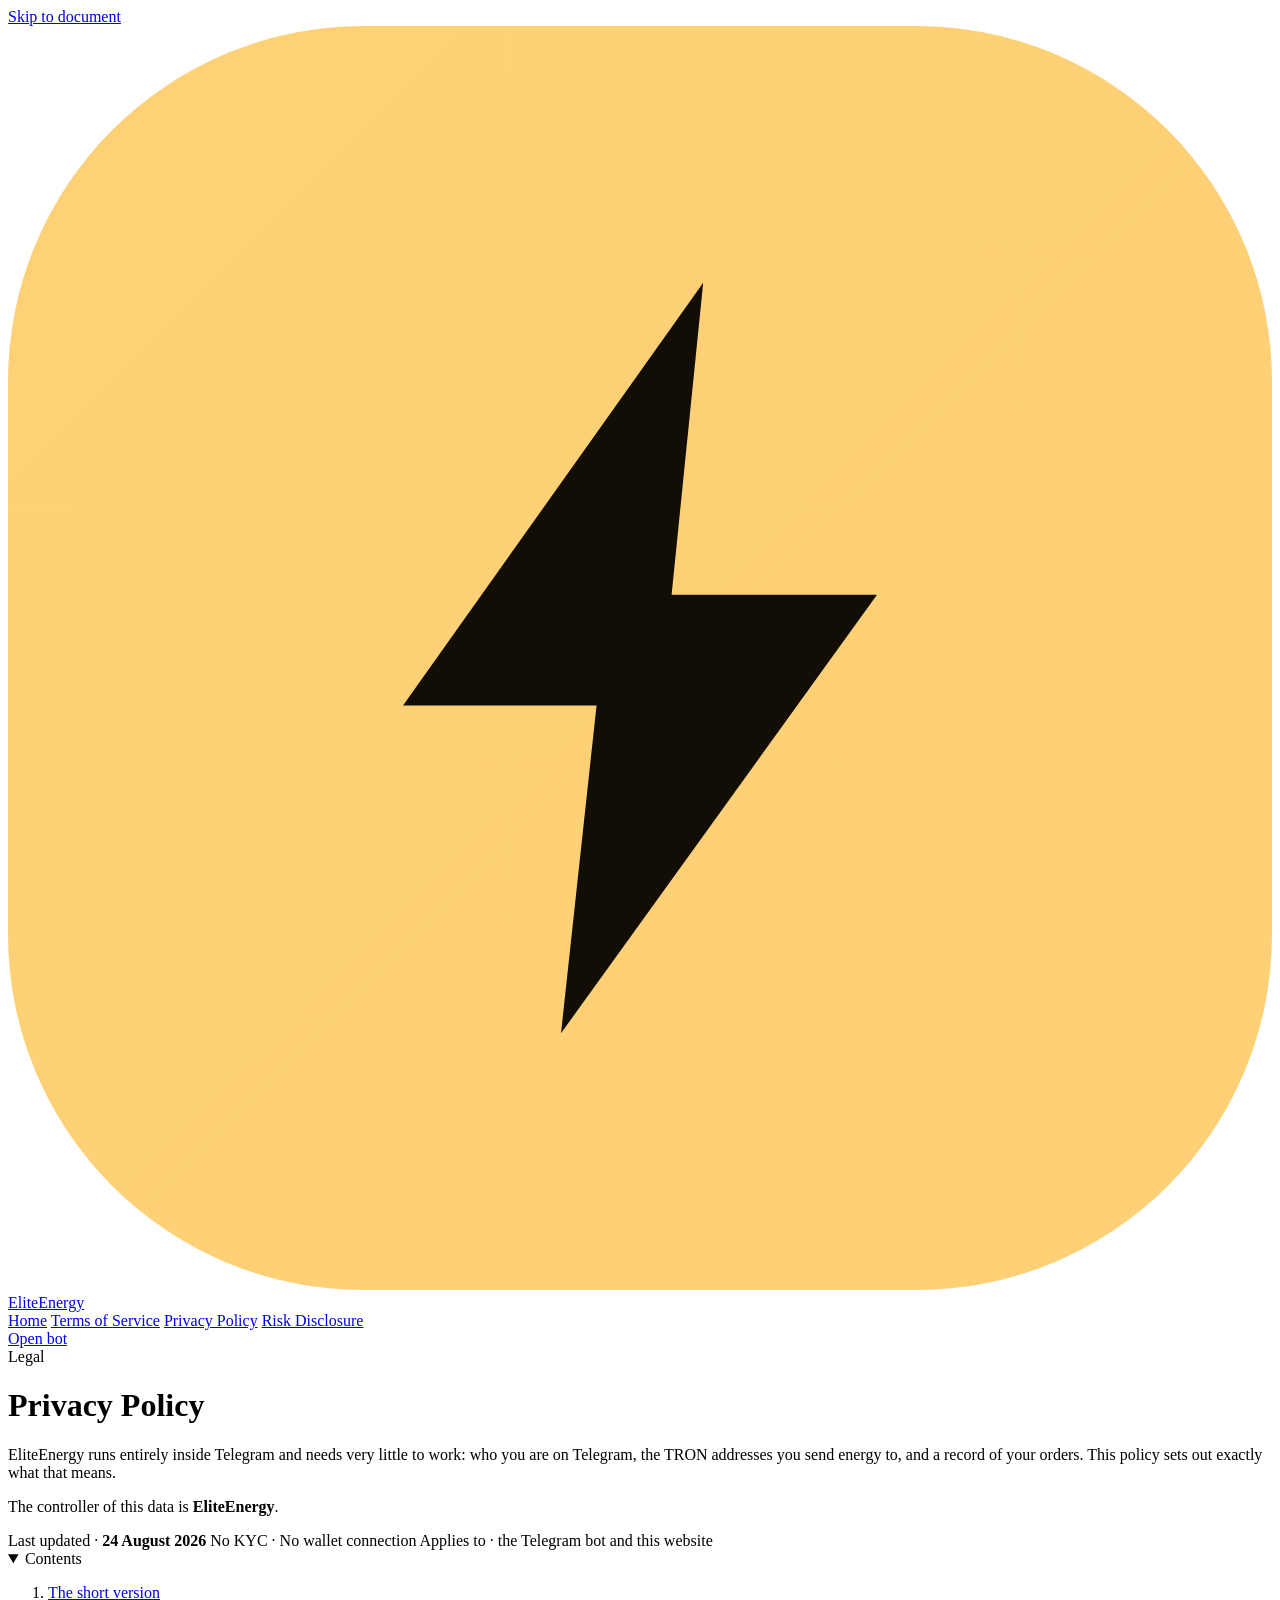
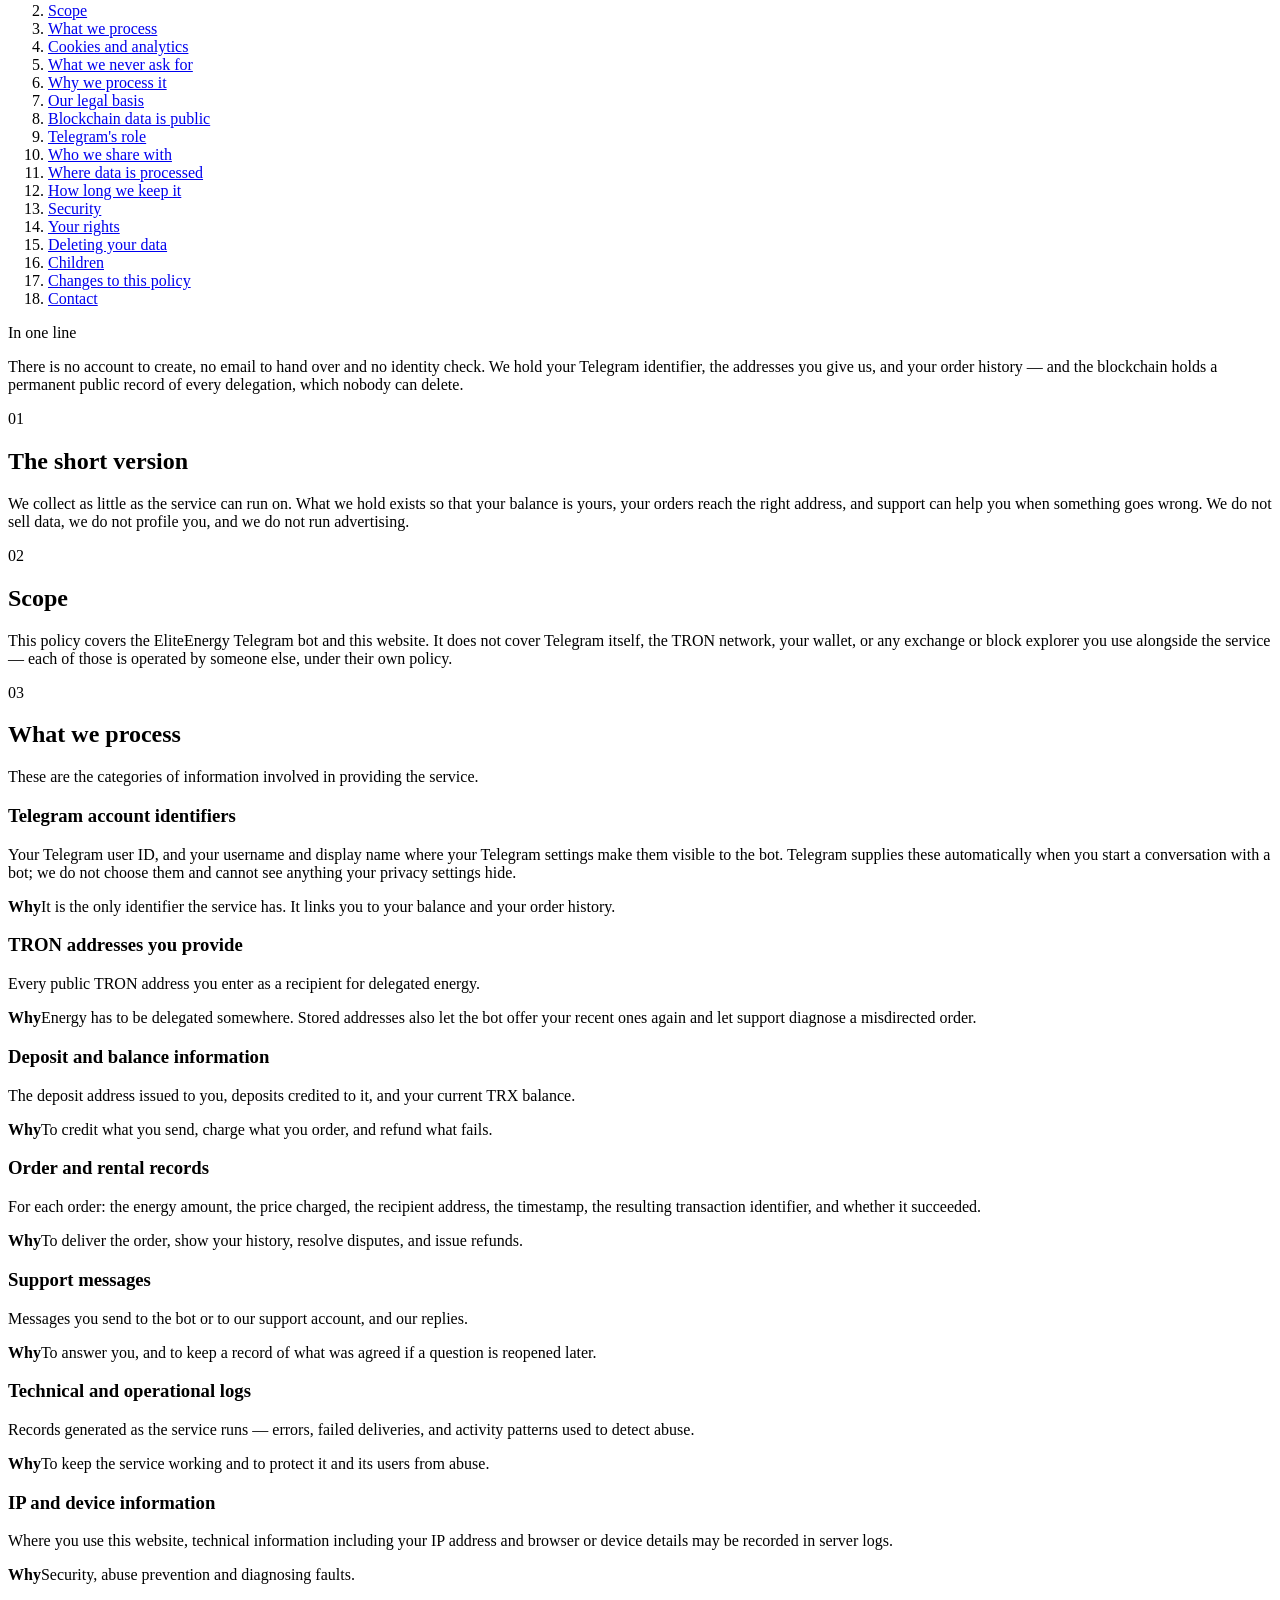
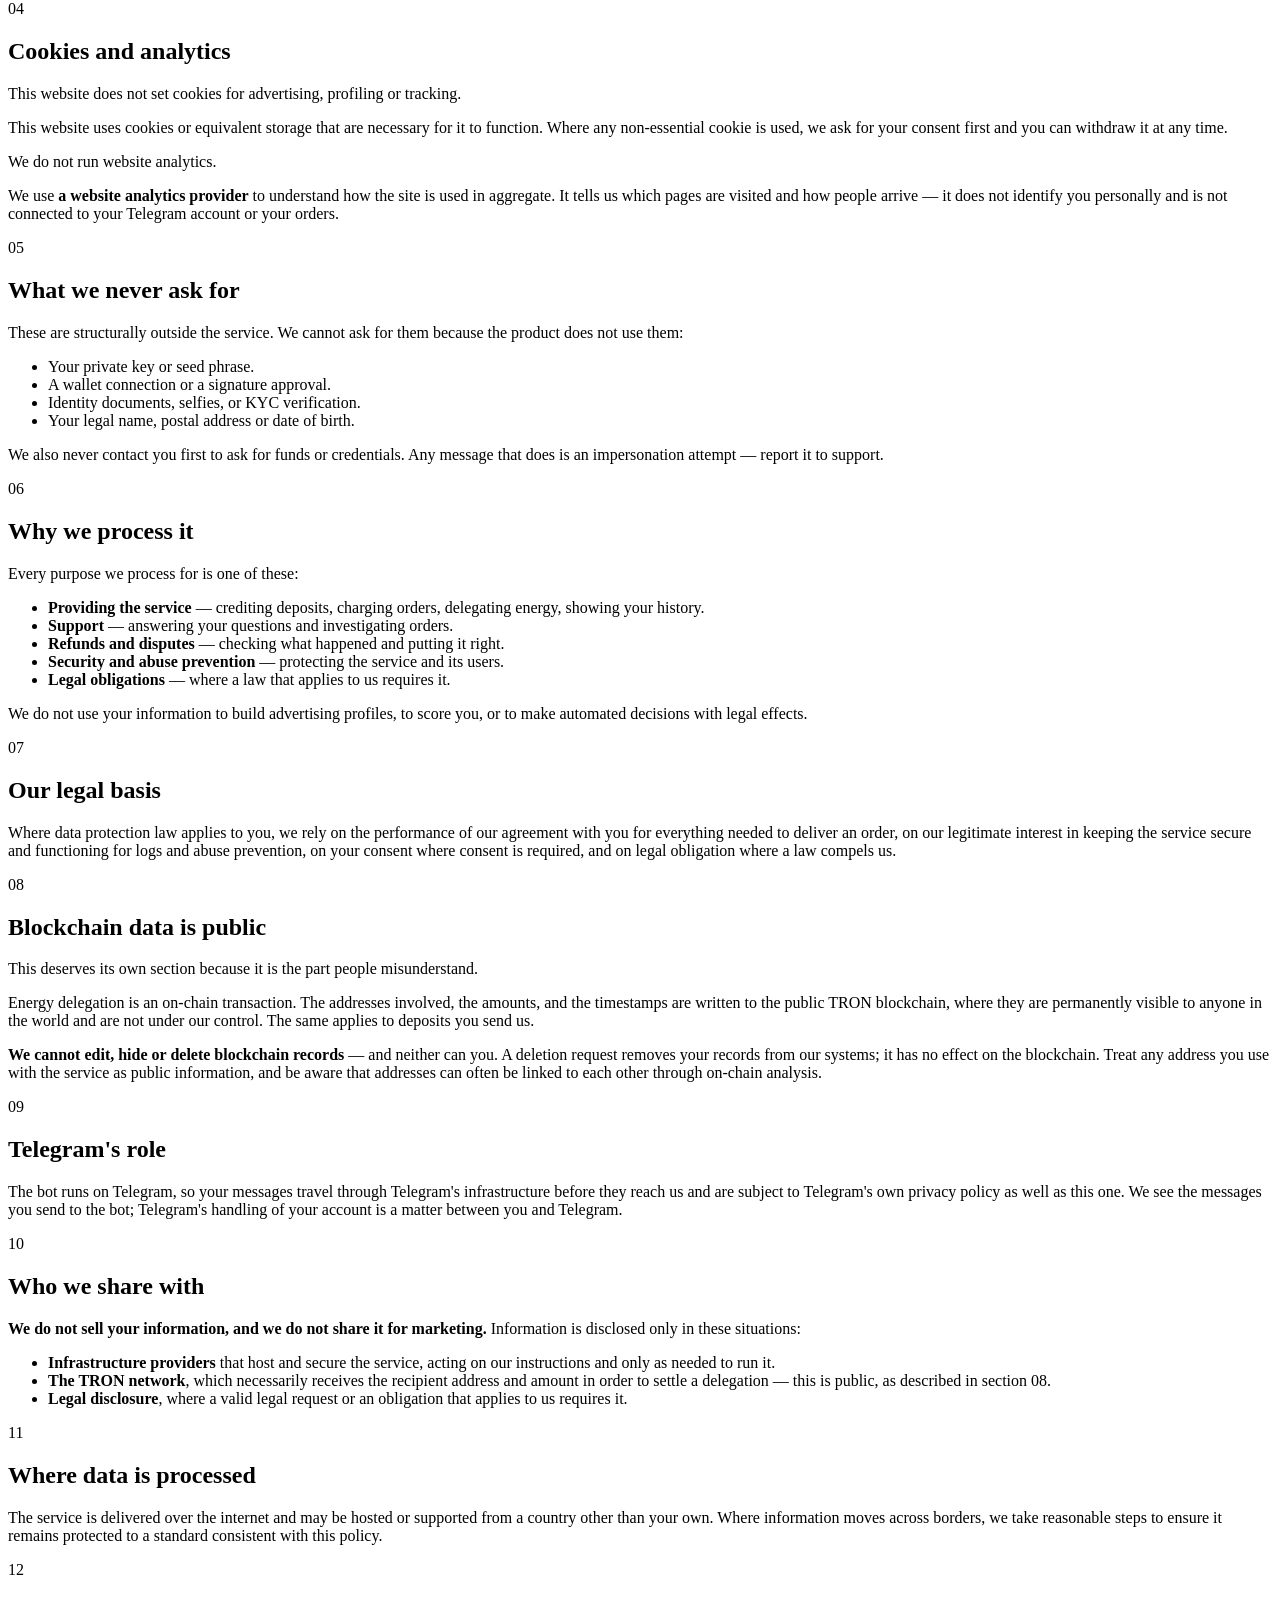
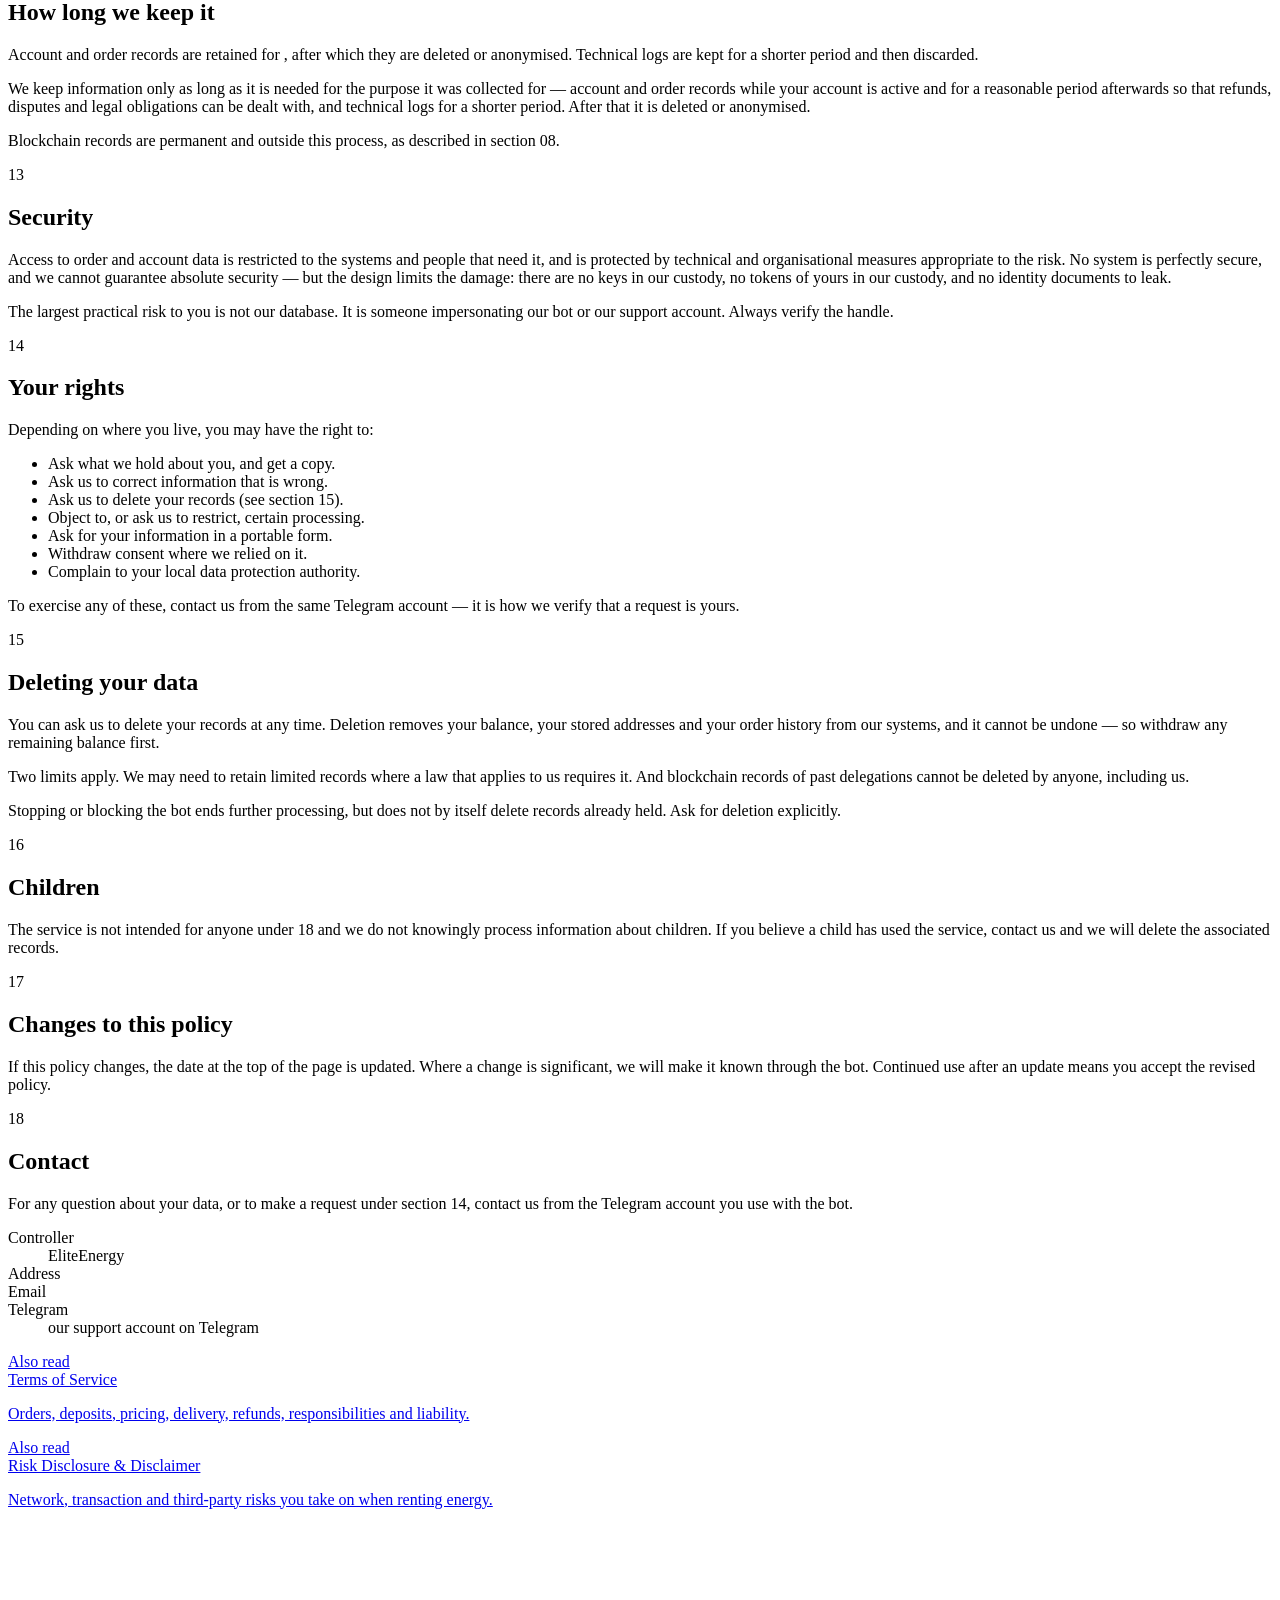
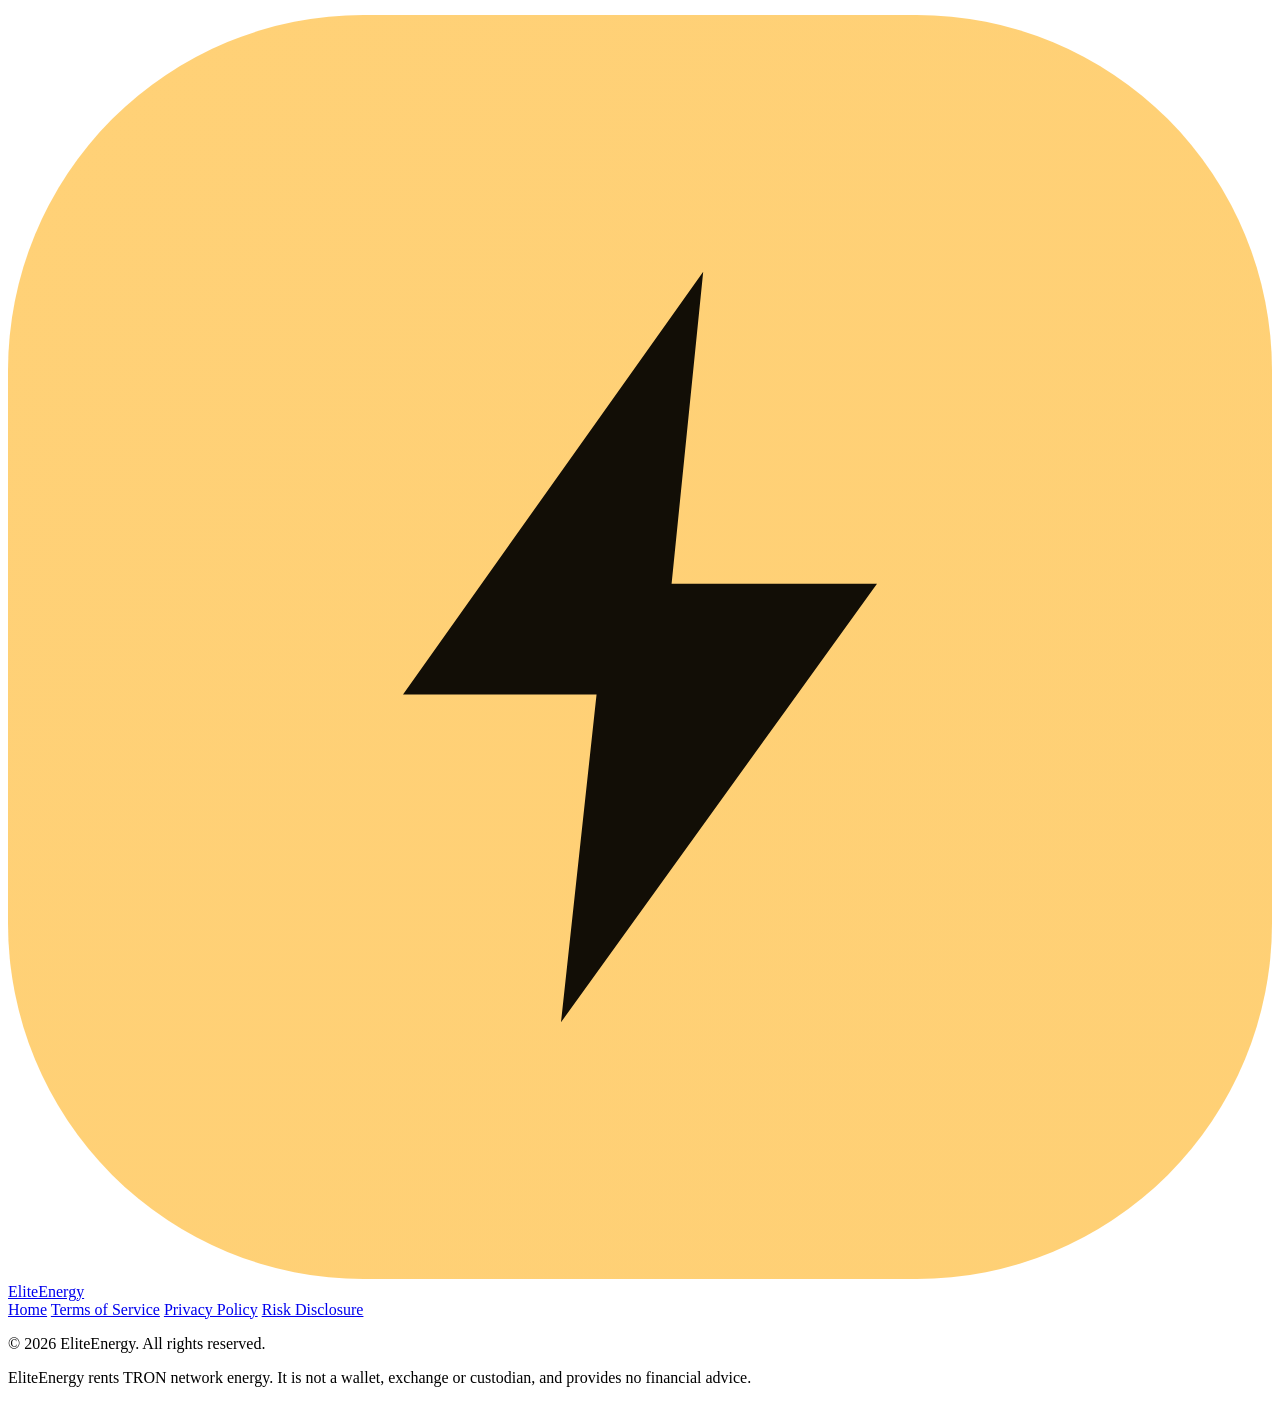
==== privacy.html @ 2ac15d75 "Add files via upload" ====
<!DOCTYPE html>
<html lang="en">
<head>
<meta charset="utf-8">
<meta name="viewport" content="width=device-width, initial-scale=1">
<title>Privacy Policy | EliteEnergy — TRON Energy Rental</title>
<meta name="description" content="What EliteEnergy processes when you rent TRON energy through the Telegram bot, why, how long it is kept, who it is shared with, and how to request deletion.">
<meta name="robots" content="index,follow">
<link rel="canonical" href="https://eliteenergy.example/privacy">
<meta property="og:type" content="article">
<meta property="og:site_name" content="EliteEnergy">
<meta property="og:title" content="Privacy Policy | EliteEnergy">
<meta property="og:description" content="What EliteEnergy processes, why, how long it is kept, and how to request deletion.">
<meta property="og:url" content="https://eliteenergy.example/privacy">
<meta name="theme-color" content="#050810">
<link rel="preconnect" href="https://fonts.googleapis.com">
<link rel="preconnect" href="https://fonts.gstatic.com" crossorigin>
<link href="https://fonts.googleapis.com/css2?family=Sora:wght@400;600;700;800&family=Inter:wght@400;450;500;600&family=JetBrains+Mono:wght@400;500;600&display=swap" rel="stylesheet">
<script src="js/legal-config.js"></script>
<link rel="stylesheet" href="css/legal-privacy.css">
</head>
<body>
<a class="skip" href="#doc">Skip to document</a>

<div class="atmos" aria-hidden="true">
  <div class="a-grid"></div><div class="glow g1"></div><div class="glow g2"></div>
</div>

<svg width="0" height="0" style="position:absolute" aria-hidden="true"><defs>
<linearGradient id="lg" x1="0" y1="0" x2="32" y2="32"><stop stop-color="#FFD177"/><stop offset="1" stop-color="#F0AE38"/></linearGradient>
</defs></svg>

<nav class="nav">
  <div class="wrap nav-in">
    <a class="brand" href="index.html">
      <svg class="mark" viewBox="0 0 32 32" aria-hidden="true"><rect width="32" height="32" rx="9" fill="url(#lg)"/><path d="M17.6 6.5 10 17.2h4.9l-.9 8.3 8-11.1h-5.2l.8-7.9Z" fill="#120E06"/></svg>
      EliteEnergy
    </a>
    <div class="nav-links">
      <a href="index.html">Home</a>
      <a href="terms.html">Terms of Service</a>
      <a href="privacy.html" class="here" aria-current="page">Privacy Policy</a>
      <a href="risk-disclosure.html">Risk Disclosure</a>
    </div>
    <a class="btn" data-legal-href="botUrl" href="index.html">Open bot</a>
  </div>
</nav>

<main>
  <div class="wrap lhead">
    <span class="kick">Legal</span>
    <h1>Privacy Policy</h1>
    <p class="lsub">EliteEnergy runs entirely inside Telegram and needs very little to work: who you are on Telegram, the TRON addresses you send energy to, and a record of your orders. This policy sets out exactly what that means.</p>
    <p class="opline" data-legal-if="entityName">The controller of this data is <strong style="color:var(--paper)" data-legal="entityName">EliteEnergy</strong>.</p>
    <div class="lmeta">
      <span>Last updated · <b data-legal="LAST_UPDATED">24 August 2026</b></span>
      <span>No KYC · No wallet connection</span>
      <span>Applies to · the Telegram bot and this website</span>
    </div>
  </div>

  <div class="wrap legal-grid">
    <aside class="toc" aria-label="Table of contents">
      <details open>
        <summary>Contents<span aria-hidden="true"></span></summary>
        <ol>
          <li><a href="#s1">The short version</a></li>
          <li><a href="#s2">Scope</a></li>
          <li><a href="#s3">What we process</a></li>
          <li><a href="#s4">Cookies and analytics</a></li>
          <li><a href="#s5">What we never ask for</a></li>
          <li><a href="#s6">Why we process it</a></li>
          <li><a href="#s7">Our legal basis</a></li>
          <li><a href="#s8">Blockchain data is public</a></li>
          <li><a href="#s9">Telegram's role</a></li>
          <li><a href="#s10">Who we share with</a></li>
          <li><a href="#s11">Where data is processed</a></li>
          <li><a href="#s12">How long we keep it</a></li>
          <li><a href="#s13">Security</a></li>
          <li><a href="#s14">Your rights</a></li>
          <li><a href="#s15">Deleting your data</a></li>
          <li><a href="#s16">Children</a></li>
          <li><a href="#s17">Changes to this policy</a></li>
          <li><a href="#s18">Contact</a></li>
        </ol>
      </details>
    </aside>

    <article class="doc" id="doc">
      <div class="note">
        <span class="kick">In one line</span>
        <p>There is no account to create, no email to hand over and no identity check. We hold your Telegram identifier, the addresses you give us, and your order history — and the blockchain holds a permanent public record of every delegation, which nobody can delete.</p>
      </div>

      <section class="sec" id="s1">
        <span class="s-n">01</span>
        <h2>The short version</h2>
        <p>We collect as little as the service can run on. What we hold exists so that your balance is yours, your orders reach the right address, and support can help you when something goes wrong. We do not sell data, we do not profile you, and we do not run advertising.</p>
      </section>

      <section class="sec" id="s2">
        <span class="s-n">02</span>
        <h2>Scope</h2>
        <p>This policy covers the EliteEnergy Telegram bot and this website. It does not cover Telegram itself, the TRON network, your wallet, or any exchange or block explorer you use alongside the service — each of those is operated by someone else, under their own policy.</p>
      </section>

      <section class="sec" id="s3">
        <span class="s-n">03</span>
        <h2>What we process</h2>
        <p>These are the categories of information involved in providing the service.</p>

        <h3>Telegram account identifiers</h3>
        <p>Your Telegram user ID, and your username and display name where your Telegram settings make them visible to the bot. Telegram supplies these automatically when you start a conversation with a bot; we do not choose them and cannot see anything your privacy settings hide.</p>
        <p class="why"><b>Why</b><span>It is the only identifier the service has. It links you to your balance and your order history.</span></p>

        <h3>TRON addresses you provide</h3>
        <p>Every public TRON address you enter as a recipient for delegated energy.</p>
        <p class="why"><b>Why</b><span>Energy has to be delegated somewhere. Stored addresses also let the bot offer your recent ones again and let support diagnose a misdirected order.</span></p>

        <h3>Deposit and balance information</h3>
        <p>The deposit address issued to you, deposits credited to it, and your current TRX balance.</p>
        <p class="why"><b>Why</b><span>To credit what you send, charge what you order, and refund what fails.</span></p>

        <h3>Order and rental records</h3>
        <p>For each order: the energy amount, the price charged, the recipient address, the timestamp, the resulting transaction identifier, and whether it succeeded.</p>
        <p class="why"><b>Why</b><span>To deliver the order, show your history, resolve disputes, and issue refunds.</span></p>

        <h3>Support messages</h3>
        <p>Messages you send to the bot or to our support account, and our replies.</p>
        <p class="why"><b>Why</b><span>To answer you, and to keep a record of what was agreed if a question is reopened later.</span></p>

        <h3>Technical and operational logs</h3>
        <p>Records generated as the service runs — errors, failed deliveries, and activity patterns used to detect abuse.</p>
        <p class="why"><b>Why</b><span>To keep the service working and to protect it and its users from abuse.</span></p>

        <div data-legal-if="logsIpAddresses">
          <h3>IP and device information</h3>
          <p>Where you use this website, technical information including your IP address and browser or device details may be recorded in server logs.</p>
          <p class="why"><b>Why</b><span>Security, abuse prevention and diagnosing faults.</span></p>
        </div>
      </section>

      <section class="sec" id="s4">
        <span class="s-n">04</span>
        <h2>Cookies and analytics</h2>
        <div data-legal-if="!usesCookies">
          <p>This website does not set cookies for advertising, profiling or tracking.</p>
        </div>
        <div data-legal-if="usesCookies">
          <p>This website uses cookies or equivalent storage that are necessary for it to function. Where any non-essential cookie is used, we ask for your consent first and you can withdraw it at any time.</p>
        </div>
        <div data-legal-if="!usesAnalytics">
          <p>We do not run website analytics.</p>
        </div>
        <div data-legal-if="usesAnalytics">
          <p>We use <strong data-legal="analyticsProvider">a website analytics provider</strong> to understand how the site is used in aggregate. It tells us which pages are visited and how people arrive — it does not identify you personally and is not connected to your Telegram account or your orders.</p>
        </div>
      </section>

      <section class="sec" id="s5">
        <span class="s-n">05</span>
        <h2>What we never ask for</h2>
        <p>These are structurally outside the service. We cannot ask for them because the product does not use them:</p>
        <ul>
          <li>Your private key or seed phrase.</li>
          <li>A wallet connection or a signature approval.</li>
          <li>Identity documents, selfies, or KYC verification.</li>
          <li>Your legal name, postal address or date of birth.</li>
        </ul>
        <p>We also never contact you first to ask for funds or credentials. Any message that does is an impersonation attempt — report it to support.</p>
      </section>

      <section class="sec" id="s6">
        <span class="s-n">06</span>
        <h2>Why we process it</h2>
        <p>Every purpose we process for is one of these:</p>
        <ul>
          <li><strong>Providing the service</strong> — crediting deposits, charging orders, delegating energy, showing your history.</li>
          <li><strong>Support</strong> — answering your questions and investigating orders.</li>
          <li><strong>Refunds and disputes</strong> — checking what happened and putting it right.</li>
          <li><strong>Security and abuse prevention</strong> — protecting the service and its users.</li>
          <li><strong>Legal obligations</strong> — where a law that applies to us requires it.</li>
        </ul>
        <p>We do not use your information to build advertising profiles, to score you, or to make automated decisions with legal effects.</p>
      </section>

      <section class="sec" id="s7">
        <span class="s-n">07</span>
        <h2>Our legal basis</h2>
        <p>Where data protection law applies to you, we rely on the performance of our agreement with you for everything needed to deliver an order, on our legitimate interest in keeping the service secure and functioning for logs and abuse prevention, on your consent where consent is required, and on legal obligation where a law compels us.</p>
      </section>

      <section class="sec" id="s8">
        <span class="s-n">08</span>
        <h2>Blockchain data is public</h2>
        <p>This deserves its own section because it is the part people misunderstand.</p>
        <p>Energy delegation is an on-chain transaction. The addresses involved, the amounts, and the timestamps are written to the public TRON blockchain, where they are permanently visible to anyone in the world and are not under our control. The same applies to deposits you send us.</p>
        <p><strong>We cannot edit, hide or delete blockchain records</strong> — and neither can you. A deletion request removes your records from our systems; it has no effect on the blockchain. Treat any address you use with the service as public information, and be aware that addresses can often be linked to each other through on-chain analysis.</p>
      </section>

      <section class="sec" id="s9">
        <span class="s-n">09</span>
        <h2>Telegram's role</h2>
        <p>The bot runs on Telegram, so your messages travel through Telegram's infrastructure before they reach us and are subject to Telegram's own privacy policy as well as this one. We see the messages you send to the bot; Telegram's handling of your account is a matter between you and Telegram.</p>
      </section>

      <section class="sec" id="s10">
        <span class="s-n">10</span>
        <h2>Who we share with</h2>
        <p><strong>We do not sell your information, and we do not share it for marketing.</strong> Information is disclosed only in these situations:</p>
        <ul>
          <li><strong>Infrastructure providers</strong> that host and secure the service, acting on our instructions and only as needed to run it.</li>
          <li><strong>The TRON network</strong>, which necessarily receives the recipient address and amount in order to settle a delegation — this is public, as described in section 08.</li>
          <li><strong>Legal disclosure</strong>, where a valid legal request or an obligation that applies to us requires it.</li>
        </ul>
      </section>

      <section class="sec" id="s11">
        <span class="s-n">11</span>
        <h2>Where data is processed</h2>
        <p>The service is delivered over the internet and may be hosted or supported from a country other than your own. Where information moves across borders, we take reasonable steps to ensure it remains protected to a standard consistent with this policy.</p>
      </section>

      <section class="sec" id="s12">
        <span class="s-n">12</span>
        <h2>How long we keep it</h2>
        <p data-legal-if="dataRetention">Account and order records are retained for <strong data-legal="dataRetention"></strong>, after which they are deleted or anonymised. Technical logs are kept for a shorter period and then discarded.</p>
        <p data-legal-if="!dataRetention">We keep information only as long as it is needed for the purpose it was collected for — account and order records while your account is active and for a reasonable period afterwards so that refunds, disputes and legal obligations can be dealt with, and technical logs for a shorter period. After that it is deleted or anonymised.</p>
        <p>Blockchain records are permanent and outside this process, as described in section 08.</p>
      </section>

      <section class="sec" id="s13">
        <span class="s-n">13</span>
        <h2>Security</h2>
        <p>Access to order and account data is restricted to the systems and people that need it, and is protected by technical and organisational measures appropriate to the risk. No system is perfectly secure, and we cannot guarantee absolute security — but the design limits the damage: there are no keys in our custody, no tokens of yours in our custody, and no identity documents to leak.</p>
        <p>The largest practical risk to you is not our database. It is someone impersonating our bot or our support account. Always verify the handle.</p>
      </section>

      <section class="sec" id="s14">
        <span class="s-n">14</span>
        <h2>Your rights</h2>
        <p>Depending on where you live, you may have the right to:</p>
        <ul>
          <li>Ask what we hold about you, and get a copy.</li>
          <li>Ask us to correct information that is wrong.</li>
          <li>Ask us to delete your records (see section 15).</li>
          <li>Object to, or ask us to restrict, certain processing.</li>
          <li>Ask for your information in a portable form.</li>
          <li>Withdraw consent where we relied on it.</li>
          <li>Complain to your local data protection authority.</li>
        </ul>
        <p>To exercise any of these, contact us from the same Telegram account — it is how we verify that a request is yours.</p>
      </section>

      <section class="sec" id="s15">
        <span class="s-n">15</span>
        <h2>Deleting your data</h2>
        <p>You can ask us to delete your records at any time. Deletion removes your balance, your stored addresses and your order history from our systems, and it cannot be undone — so withdraw any remaining balance first.</p>
        <p>Two limits apply. We may need to retain limited records where a law that applies to us requires it. And blockchain records of past delegations cannot be deleted by anyone, including us.</p>
        <p>Stopping or blocking the bot ends further processing, but does not by itself delete records already held. Ask for deletion explicitly.</p>
      </section>

      <section class="sec" id="s16">
        <span class="s-n">16</span>
        <h2>Children</h2>
        <p>The service is not intended for anyone under 18 and we do not knowingly process information about children. If you believe a child has used the service, contact us and we will delete the associated records.</p>
      </section>

      <section class="sec" id="s17">
        <span class="s-n">17</span>
        <h2>Changes to this policy</h2>
        <p>If this policy changes, the date at the top of the page is updated. Where a change is significant, we will make it known through the bot. Continued use after an update means you accept the revised policy.</p>
      </section>

      <section class="sec" id="s18">
        <span class="s-n">18</span>
        <h2>Contact</h2>
        <p>For any question about your data, or to make a request under section 14, contact us from the Telegram account you use with the bot.</p>
        <dl class="dl">
          <dt data-legal-if="entityName">Controller</dt><dd data-legal-if="entityName" data-legal="entityName">EliteEnergy</dd>
          <dt data-legal-if="registeredAddress">Address</dt><dd data-legal-if="registeredAddress" data-legal="registeredAddress"></dd>
          <dt data-legal-if="privacyEmail">Email</dt><dd data-legal-if="privacyEmail" data-legal="privacyEmail"></dd>
          <dt>Telegram</dt><dd><span data-legal-link="supportTelegram">our support account on Telegram</span></dd>
        </dl>
      </section>
    </article>
  </div>

  <div class="wrap">
    <div class="xlinks" style="margin-top:0;padding-bottom:90px">
      <a class="xl" href="terms.html">
        <div class="xl-k">Also read</div>
        <div class="xl-t">Terms of Service</div>
        <p class="xl-p">Orders, deposits, pricing, delivery, refunds, responsibilities and liability.</p>
      </a>
      <a class="xl" href="risk-disclosure.html">
        <div class="xl-k">Also read</div>
        <div class="xl-t">Risk Disclosure &amp; Disclaimer</div>
        <p class="xl-p">Network, transaction and third-party risks you take on when renting energy.</p>
      </a>
    </div>
  </div>
</main>

<footer>
  <div class="wrap">
    <div class="f-top">
      <a class="brand" href="index.html">
        <svg class="mark" viewBox="0 0 32 32" aria-hidden="true"><rect width="32" height="32" rx="9" fill="url(#lg)"/><path d="M17.6 6.5 10 17.2h4.9l-.9 8.3 8-11.1h-5.2l.8-7.9Z" fill="#120E06"/></svg>
        EliteEnergy
      </a>
      <div class="f-links">
        <a href="index.html">Home</a>
        <a href="terms.html">Terms of Service</a>
        <a href="privacy.html">Privacy Policy</a>
        <a href="risk-disclosure.html">Risk Disclosure</a>
      </div>
    </div>
    <div class="f-bot">
      <p>© 2026 EliteEnergy. All rights reserved.</p>
      <p>EliteEnergy rents TRON network energy. It is not a wallet, exchange or custodian, and provides no financial advice.</p>
    </div>
  </div>
</footer>
<script src="js/legal-privacy.js"></script>
</body>
</html>
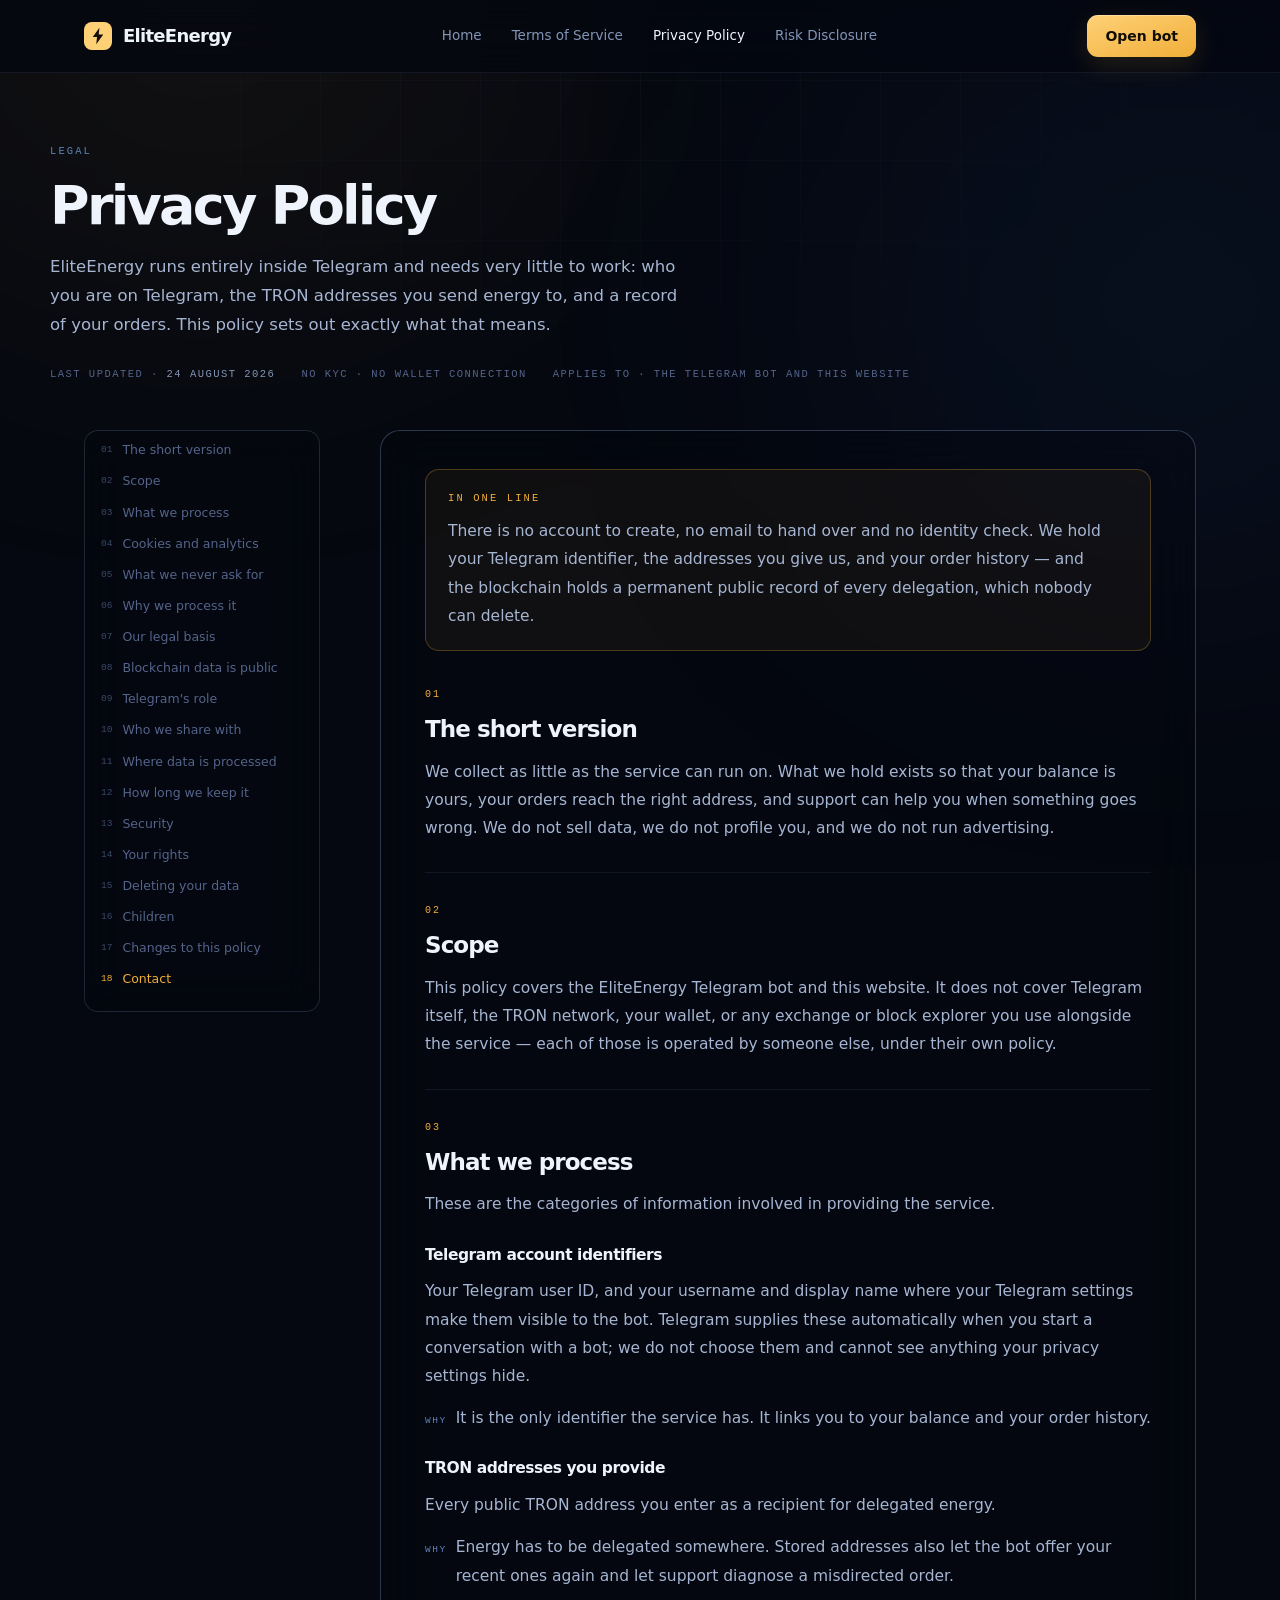
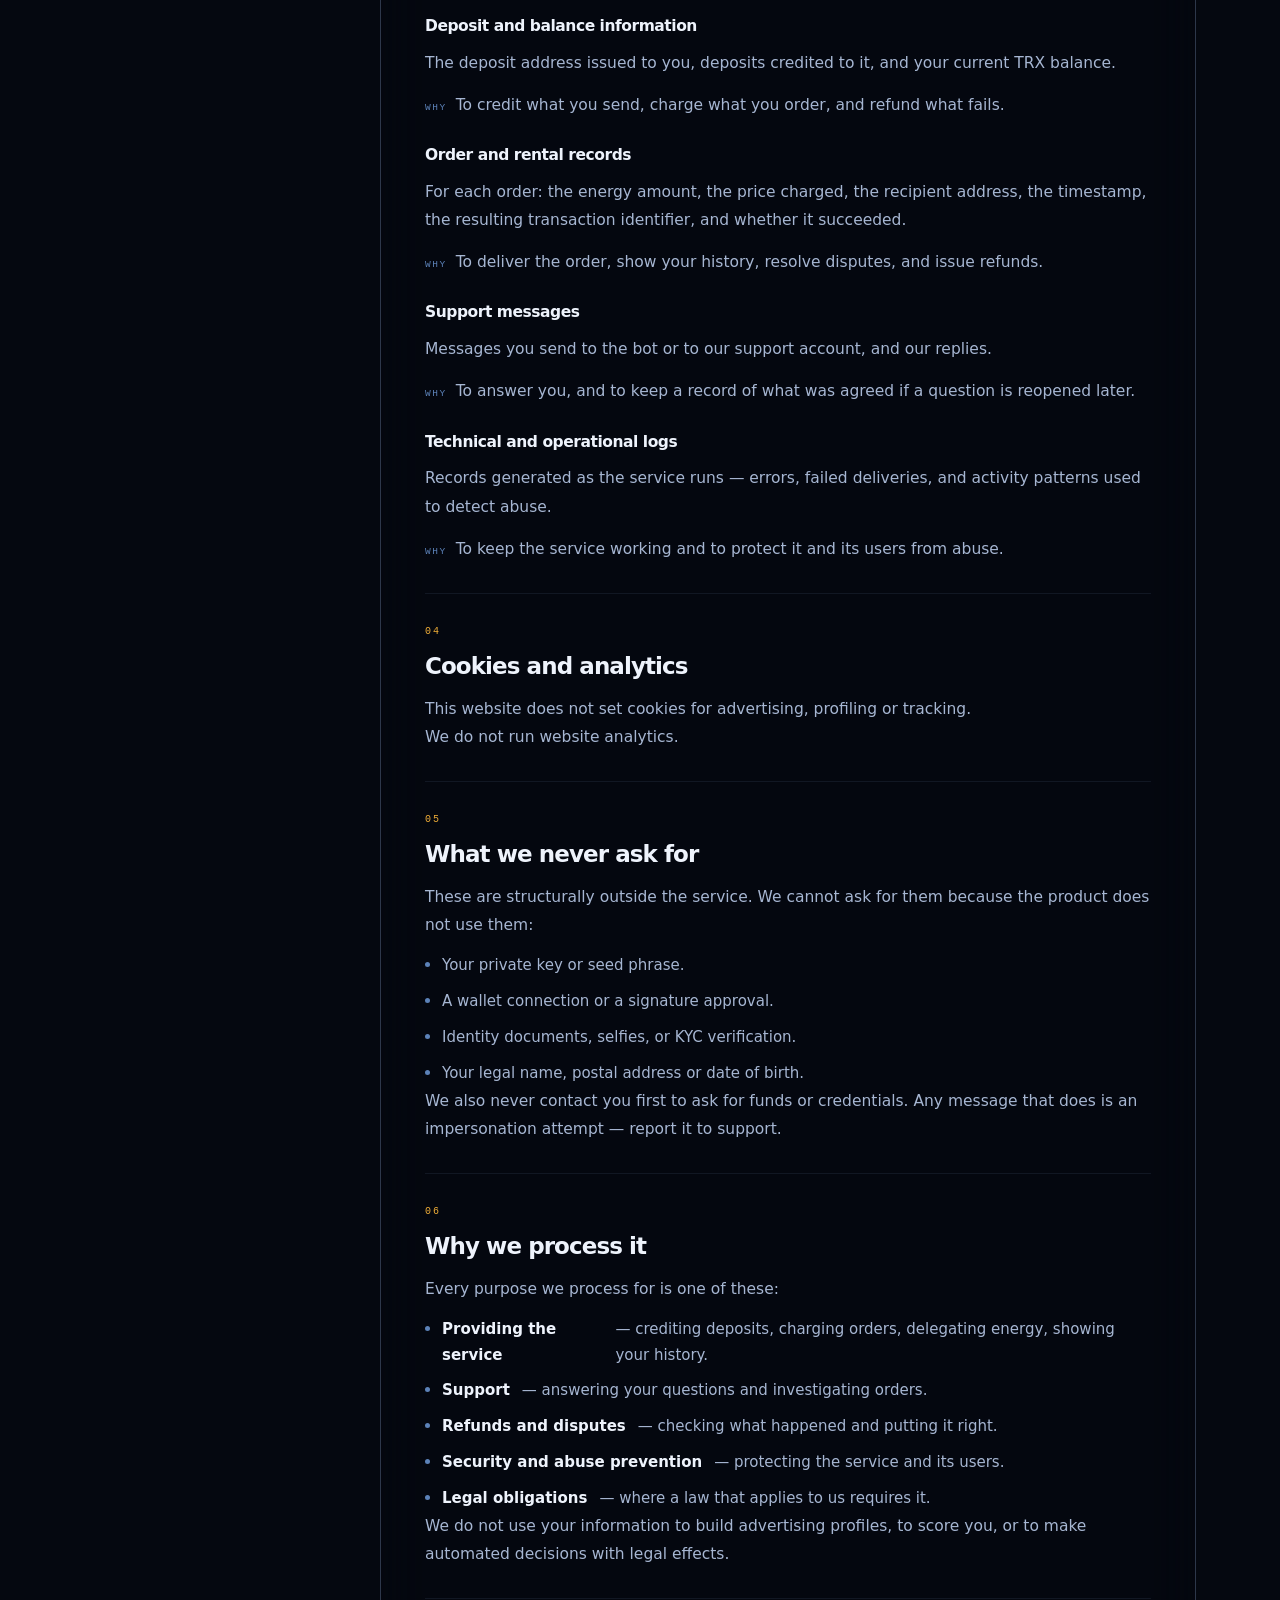
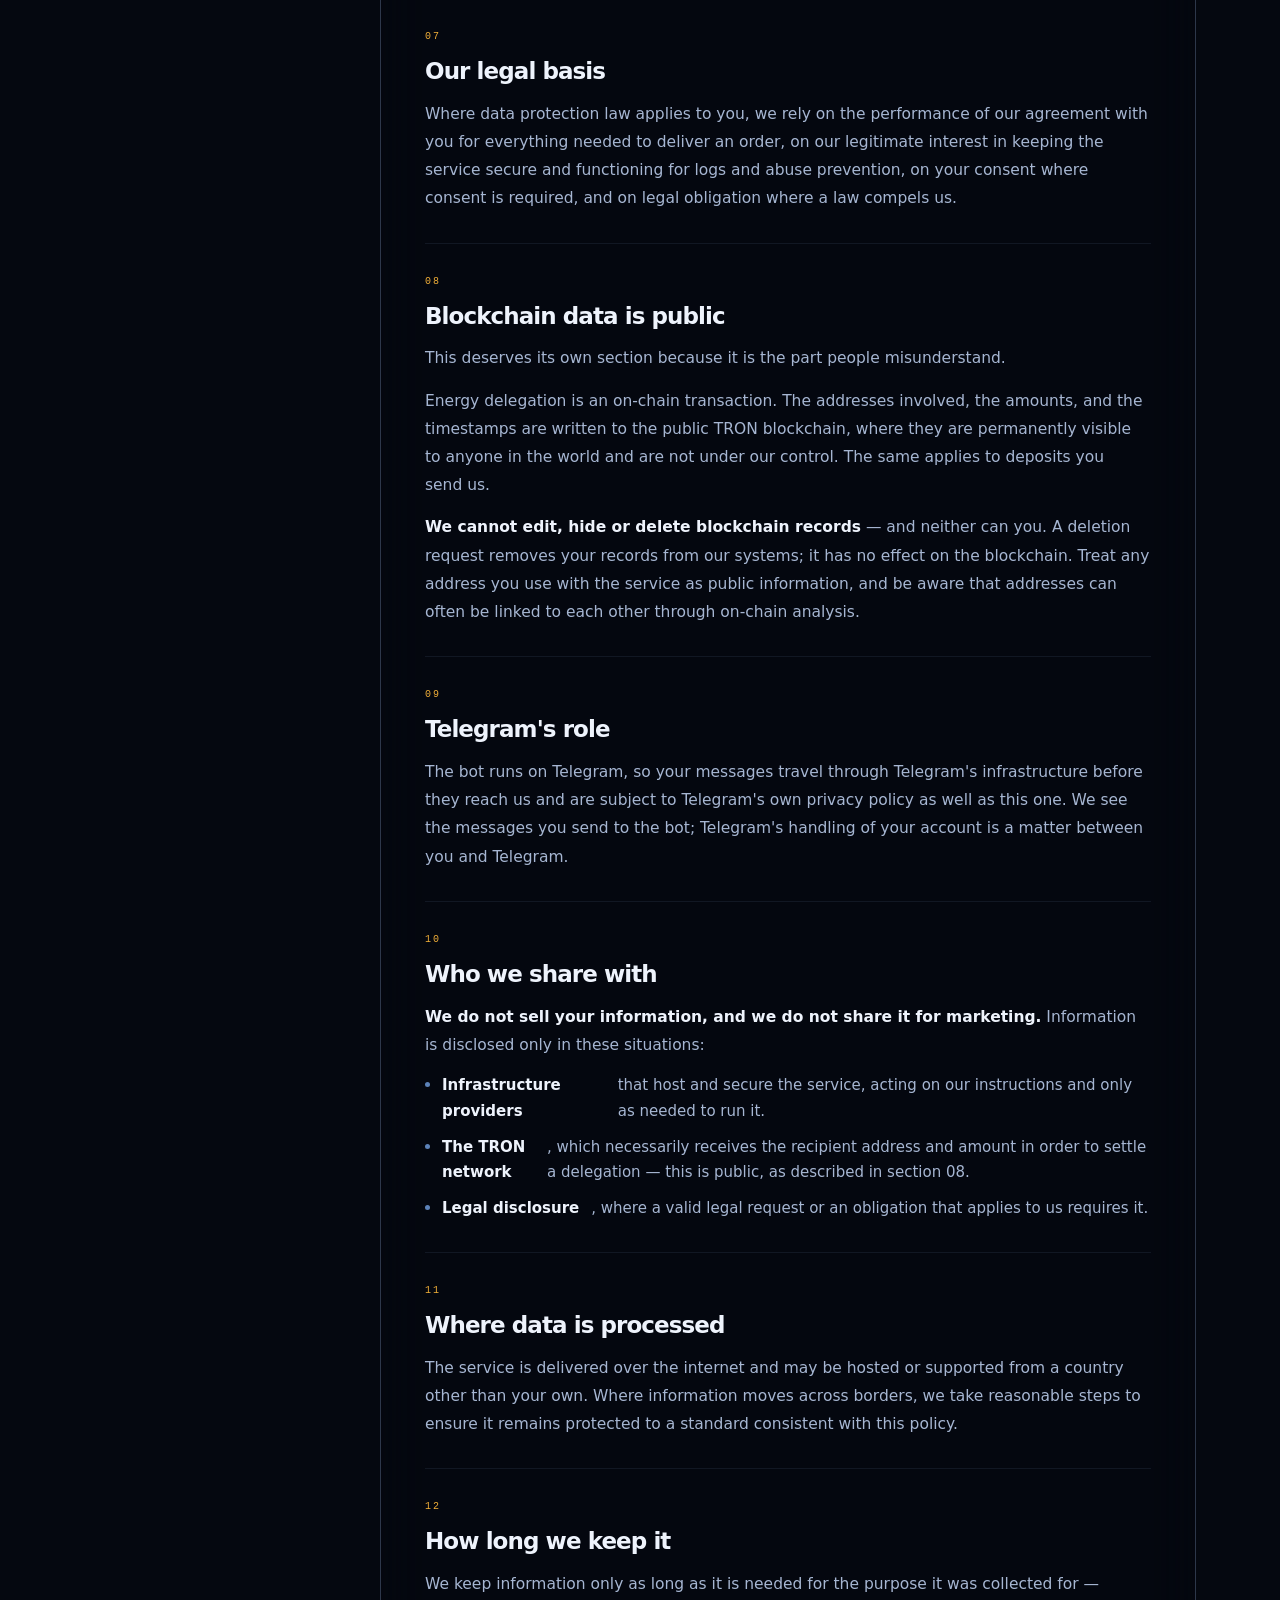
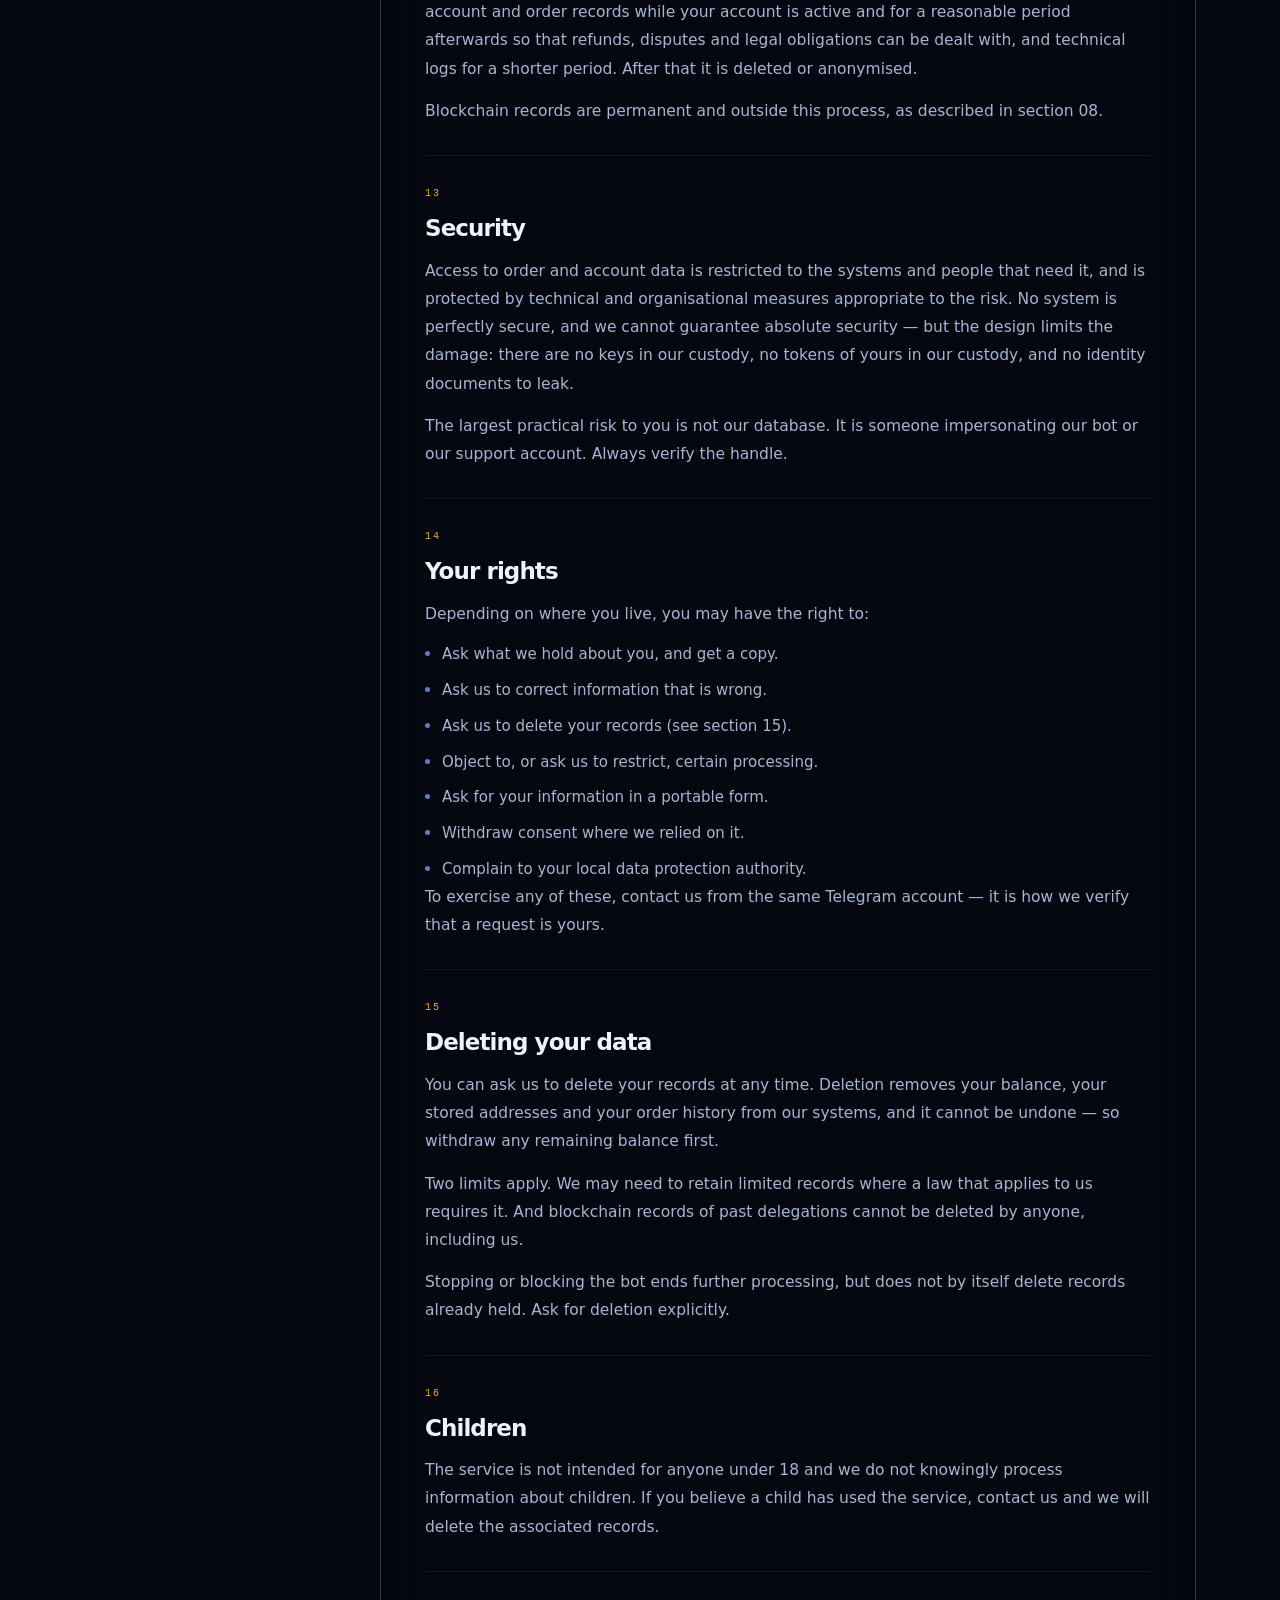
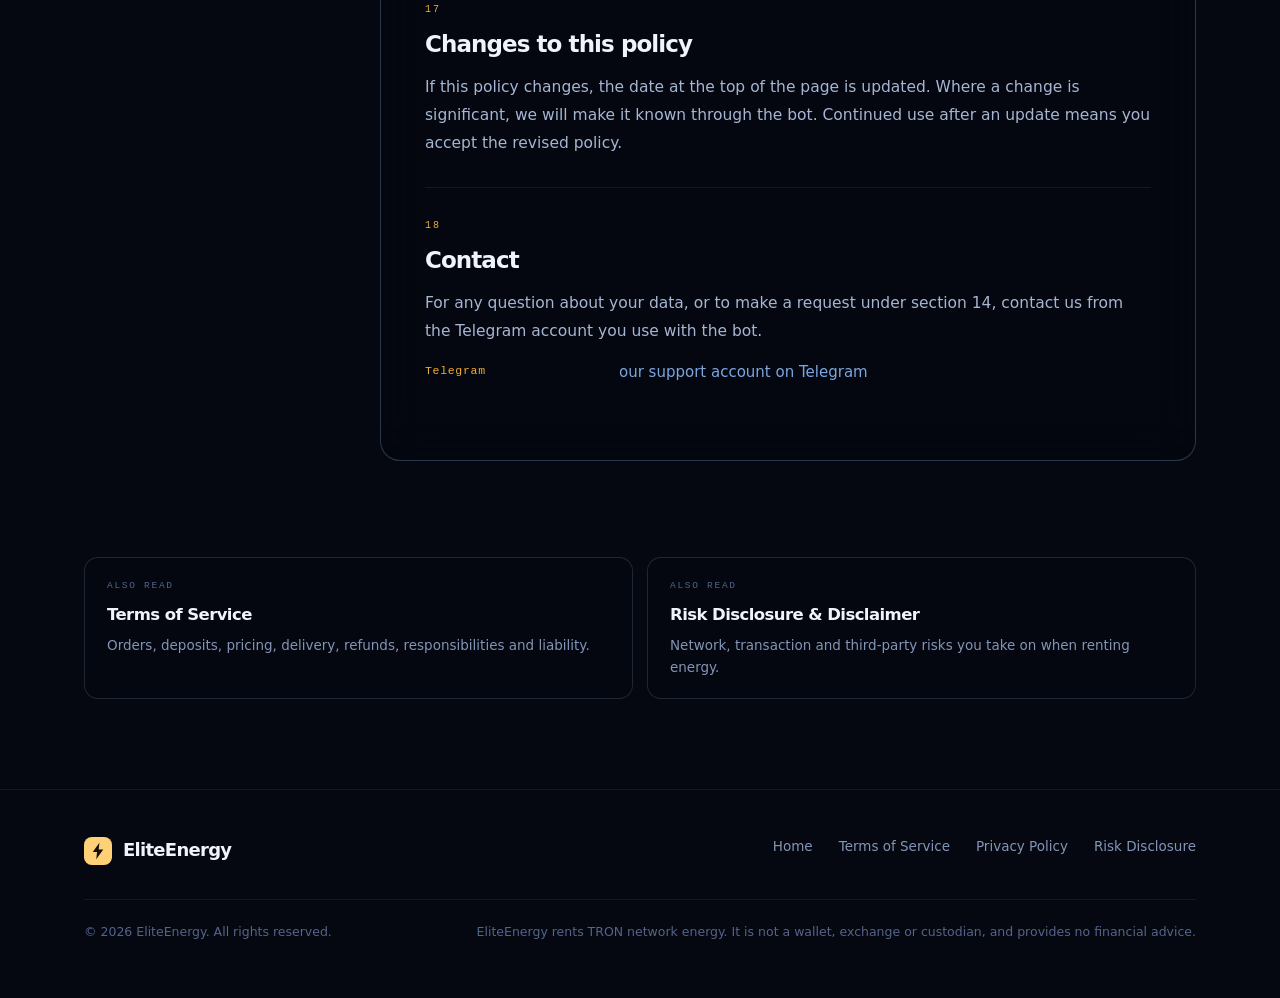
==== commit 20b037b7: "Add files via upload" ====
--- a/privacy.html
+++ b/privacy.html
@@ -18,6 +18,17 @@
 <link href="https://fonts.googleapis.com/css2?family=Sora:wght@400;600;700;800&family=Inter:wght@400;450;500;600&family=JetBrains+Mono:wght@400;500;600&display=swap" rel="stylesheet">
 <script src="js/legal-config.js"></script>
 <link rel="stylesheet" href="css/legal-privacy.css">
+
+<!-- Google tag (gtag.js) -->
+<script async src="https://www.googletagmanager.com/gtag/js?id=G-FFSXHVCLWC"></script>
+<script>
+  window.dataLayer = window.dataLayer || [];
+  function gtag(){dataLayer.push(arguments);}
+  gtag('js', new Date());
+
+  gtag('config', 'G-FFSXHVCLWC');
+</script>
+
 </head>
 <body>
 <a class="skip" href="#doc">Skip to document</a>
--- a/css/legal-privacy.css
+++ b/css/legal-privacy.css
@@ -0,0 +1,104 @@
+:root{
+  --void:#050810;--ink:#070C16;--hair:rgba(140,168,214,.10);--hair-lit:rgba(140,168,214,.19);
+  --gold:#F0AE38;--gold-lit:#FFD177;--mint:#3FD49E;--ice:#7BA6DE;--ice-dim:#5C82B8;
+  --paper:#EEF3FC;--read:#A6B6D2;--muted:#8395B6;--dim:#54648A;
+  --display:"Sora",system-ui,sans-serif;--body:"Inter",system-ui,sans-serif;--mono:"JetBrains Mono",ui-monospace,monospace;
+}
+*{box-sizing:border-box;margin:0;padding:0}
+html{scroll-behavior:smooth;-webkit-text-size-adjust:100%}
+body{background:var(--void);color:var(--paper);font-family:var(--body);font-size:16px;line-height:1.6;-webkit-font-smoothing:antialiased;overflow-x:hidden}
+a{color:var(--ice);text-decoration:none;transition:color .2s}
+a:hover{color:var(--gold)}
+svg{display:block}
+.wrap{max-width:1180px;margin:0 auto;padding:0 20px}
+@media(min-width:640px){.wrap{padding:0 34px}}
+a:focus-visible,button:focus-visible,summary:focus-visible{outline:2px solid var(--gold-lit);outline-offset:3px;border-radius:4px}
+@media(prefers-reduced-motion:reduce){html{scroll-behavior:auto}}
+.skip{position:absolute;left:-9999px;top:0;z-index:200;background:var(--gold);color:#120E06;padding:12px 20px;border-radius:0 0 10px 0;font-weight:600;font-size:14px}
+.skip:focus{left:0;color:#120E06}
+
+.atmos{position:fixed;inset:0;z-index:0;pointer-events:none;overflow:hidden}
+.a-grid{position:absolute;inset:0;background-image:linear-gradient(rgba(140,168,214,.05) 1px,transparent 1px),linear-gradient(90deg,rgba(140,168,214,.05) 1px,transparent 1px);background-size:80px 80px;mask-image:radial-gradient(1100px 800px at 50% -8%,#000 3%,transparent 68%);-webkit-mask-image:radial-gradient(1100px 800px at 50% -8%,#000 3%,transparent 68%)}
+.glow{position:absolute;border-radius:50%;filter:blur(140px)}
+.g1{width:760px;height:560px;background:rgba(240,174,56,.055);top:-260px;left:-180px}
+.g2{width:680px;height:560px;background:rgba(48,96,186,.09);top:2%;right:-240px}
+main,nav,footer{position:relative;z-index:1}
+
+.nav{position:sticky;top:0;z-index:60;background:rgba(5,8,16,.74);backdrop-filter:blur(24px) saturate(150%);border-bottom:1px solid var(--hair)}
+.nav-in{display:flex;align-items:center;justify-content:space-between;height:72px;gap:24px}
+.brand{display:flex;align-items:center;gap:11px;font-family:var(--display);font-weight:700;font-size:18px;letter-spacing:-.04em;flex-shrink:0;color:var(--paper)}
+.brand:hover{color:var(--paper)}
+.mark{width:28px;height:28px;flex-shrink:0}
+.nav-links{display:none;gap:30px;font-size:13.5px;color:var(--muted);font-weight:450}
+.nav-links a{color:var(--muted)}
+.nav-links a:hover{color:var(--paper)}
+.nav-links a.here{color:var(--paper)}
+@media(min-width:1000px){.nav-links{display:flex}}
+.btn{display:inline-flex;align-items:center;justify-content:center;gap:9px;background:linear-gradient(160deg,var(--gold-lit),var(--gold));color:#120E06;font-weight:600;font-size:14px;padding:10px 18px;border-radius:11px;border:none;cursor:pointer;transition:transform .3s cubic-bezier(.22,1,.36,1),box-shadow .3s;white-space:nowrap;box-shadow:0 1px 0 rgba(255,255,255,.32) inset,0 8px 26px rgba(240,174,56,.14)}
+.btn:hover{transform:translateY(-2px);color:#120E06;box-shadow:0 1px 0 rgba(255,255,255,.32) inset,0 16px 38px rgba(240,174,56,.24)}
+
+.lhead{padding:52px 0 40px}
+@media(min-width:900px){.lhead{padding:70px 0 48px}}
+.kick{font-family:var(--mono);font-size:10.5px;letter-spacing:.2em;color:var(--ice-dim);text-transform:uppercase;display:block;margin-bottom:18px}
+h1{font-family:var(--display);font-weight:800;font-size:clamp(32px,5.4vw,54px);line-height:1.02;letter-spacing:-.05em;margin-bottom:20px}
+.lsub{font-size:16.5px;color:var(--read);max-width:60ch;line-height:1.75}
+.lmeta{display:flex;flex-wrap:wrap;gap:10px 26px;margin-top:26px;font-family:var(--mono);font-size:10.5px;letter-spacing:.14em;text-transform:uppercase;color:var(--dim)}
+.lmeta b{font-weight:400;color:var(--muted)}
+.opline{margin-top:18px;font-size:14px;color:var(--muted)}
+
+.legal-grid{display:grid;gap:34px;align-items:start;padding-bottom:96px}
+@media(min-width:1000px){.legal-grid{grid-template-columns:236px 1fr;gap:60px}}
+.toc details{border:1px solid var(--hair-lit);border-radius:14px;background:rgba(5,8,16,.34);backdrop-filter:blur(20px);padding:4px 16px 10px}
+.toc summary{cursor:pointer;list-style:none;font-family:var(--mono);font-size:10.5px;letter-spacing:.17em;text-transform:uppercase;color:var(--muted);padding:14px 0;display:flex;justify-content:space-between;align-items:center;gap:12px}
+.toc summary::-webkit-details-marker{display:none}
+.toc summary::after{content:"";width:8px;height:8px;border-right:1.6px solid var(--ice-dim);border-bottom:1.6px solid var(--ice-dim);transform:rotate(45deg);margin-bottom:4px;transition:transform .3s}
+.toc details[open] summary::after{transform:rotate(-135deg)}
+.toc ol{list-style:none;counter-reset:t;display:flex;flex-direction:column;gap:1px;padding-bottom:6px}
+.toc a{display:flex;gap:10px;font-size:12.5px;line-height:1.45;color:var(--dim);padding:6px 0}
+.toc a::before{counter-increment:t;content:counter(t,decimal-leading-zero);font-family:var(--mono);font-size:9.5px;color:#3B4966;flex-shrink:0;padding-top:2px}
+.toc a:hover{color:var(--paper)}
+.toc a.on{color:var(--gold)}
+.toc a.on::before{color:var(--gold)}
+@media(min-width:1000px){
+  .toc{position:sticky;top:96px;max-height:calc(100vh - 130px);display:flex;flex-direction:column}
+  .toc details{overflow:hidden;display:flex;flex-direction:column;min-height:0}
+  .toc summary{display:none}
+  .toc ol{overflow-y:auto;overscroll-behavior:contain;min-height:0;padding-right:6px}
+}
+
+.doc{border:1px solid rgba(140,168,214,.3);border-radius:20px;background:rgba(5,8,16,.34);backdrop-filter:blur(24px);padding:8px 22px 30px}
+@media(min-width:720px){.doc{padding:12px 44px 44px}}
+.note{border:1px solid rgba(240,174,56,.28);background:rgba(240,174,56,.05);border-radius:14px;padding:20px 22px;margin:26px 0 6px}
+.note .kick{color:var(--gold);margin-bottom:10px}
+.note p{font-size:14.5px;color:var(--read);line-height:1.75;max-width:none}
+.sec{padding:30px 0;border-bottom:1px solid var(--hair);scroll-margin-top:96px}
+.sec:last-of-type{border-bottom:none}
+.s-n{font-family:var(--mono);font-size:10px;letter-spacing:.2em;color:var(--gold);display:block;margin-bottom:12px}
+.doc h2{font-family:var(--display);font-size:clamp(19px,2.4vw,23px);font-weight:600;letter-spacing:-.04em;line-height:1.25;margin-bottom:14px}
+.doc h3{font-family:var(--display);font-size:15.5px;font-weight:600;letter-spacing:-.03em;color:var(--paper);margin:24px 0 10px}
+.doc p{font-size:15.5px;line-height:1.82;color:var(--read);max-width:74ch;text-wrap:pretty}
+.doc p+p{margin-top:14px}
+.doc ul{list-style:none;margin-top:14px;display:flex;flex-direction:column;gap:10px;max-width:74ch}
+.doc li{font-size:15px;line-height:1.72;color:var(--read);display:flex;gap:12px;align-items:flex-start}
+.doc li::before{content:"";width:5px;height:5px;border-radius:50%;background:var(--ice-dim);flex-shrink:0;margin-top:9px}
+.doc strong{color:var(--paper);font-weight:600}
+.why{font-size:13.5px;color:var(--muted);margin-top:8px;display:flex;gap:9px;align-items:baseline;max-width:74ch}
+.why b{font-family:var(--mono);font-size:9.5px;letter-spacing:.16em;text-transform:uppercase;color:var(--ice-dim);flex-shrink:0;font-weight:400}
+.dl{display:grid;gap:12px;margin-top:14px;max-width:74ch}
+@media(min-width:620px){.dl{grid-template-columns:170px 1fr;gap:12px 24px}}
+.dl dt{font-family:var(--mono);font-size:11.5px;letter-spacing:.06em;color:var(--gold);padding-top:3px}
+.dl dd{font-size:15px;line-height:1.75;color:var(--read)}
+
+.xlinks{display:grid;gap:14px;margin-top:34px}
+@media(min-width:720px){.xlinks{grid-template-columns:1fr 1fr}}
+.xl{border:1px solid var(--hair-lit);border-radius:14px;padding:20px 22px;background:rgba(5,8,16,.34);transition:border-color .25s,transform .25s cubic-bezier(.22,1,.36,1)}
+.xl:hover{border-color:rgba(240,174,56,.4);transform:translateY(-2px)}
+.xl-k{font-family:var(--mono);font-size:9.5px;letter-spacing:.18em;text-transform:uppercase;color:var(--dim);margin-bottom:9px}
+.xl-t{font-family:var(--display);font-size:16.5px;font-weight:600;letter-spacing:-.035em;color:var(--paper);margin-bottom:7px}
+.xl-p{font-size:13.5px;color:var(--muted);line-height:1.6}
+
+footer{border-top:1px solid var(--hair);padding:46px 0 56px;color:var(--muted);font-size:14px}
+.f-top{display:flex;flex-wrap:wrap;gap:26px 44px;justify-content:space-between;align-items:flex-start;margin-bottom:34px}
+.f-links{display:flex;flex-wrap:wrap;gap:12px 26px;font-size:13.5px}
+.f-links a{color:var(--muted)}
+.f-bot{border-top:1px solid var(--hair);padding-top:22px;font-size:12.5px;color:var(--dim);display:flex;flex-wrap:wrap;gap:8px 24px;justify-content:space-between}
